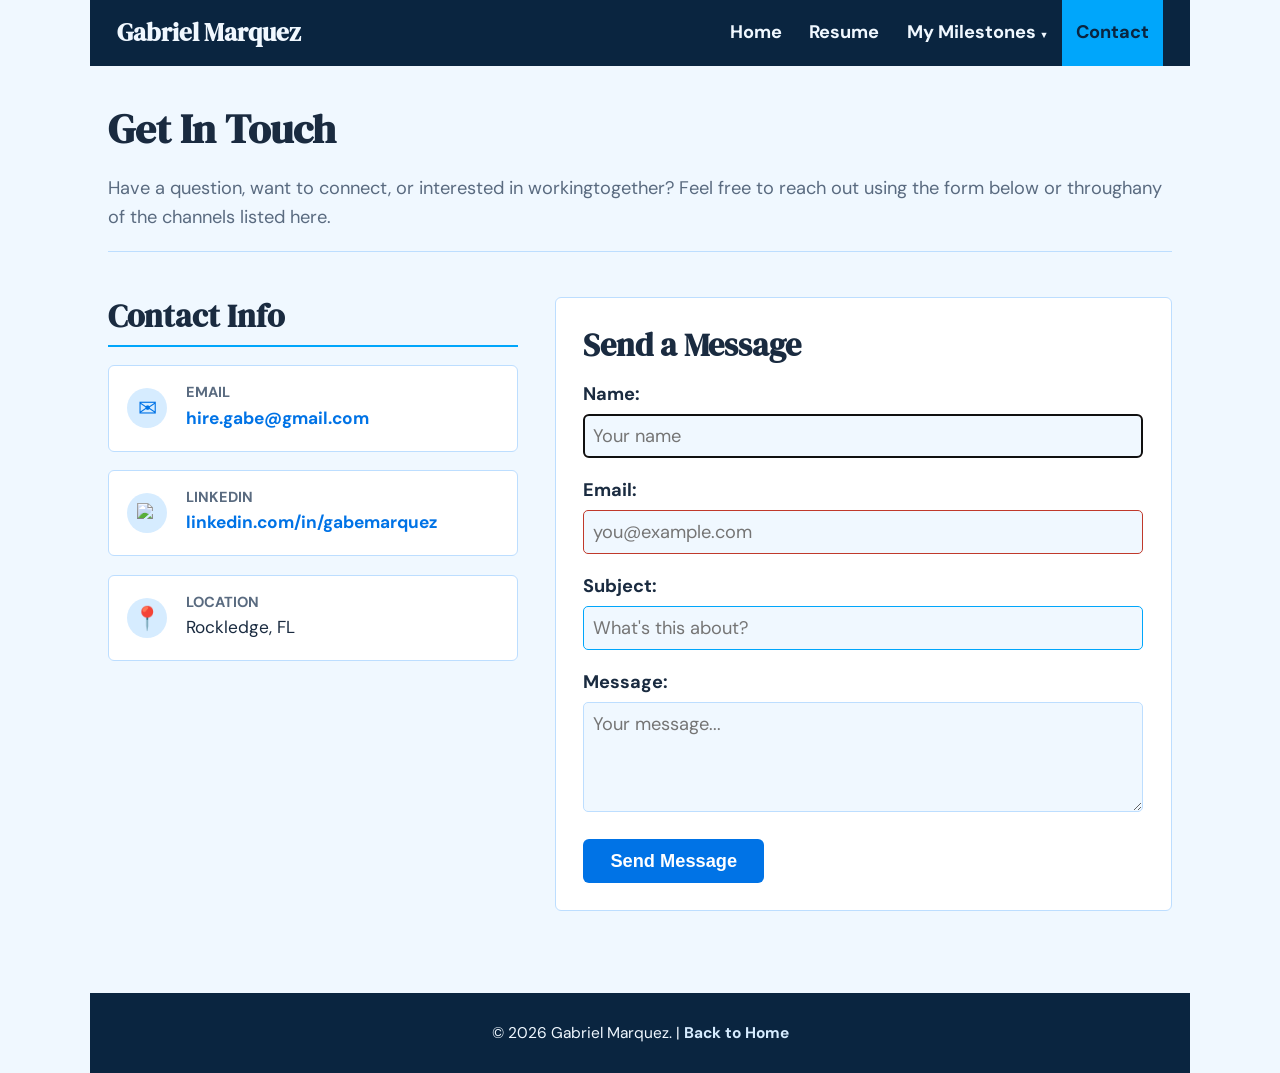
==== contact.html @ cd29dd40 "Initial Commit" ====
<!DOCTYPE html>
<!--
    Author: Gabriel Marquez
    Date: April 12, 2026
    Description: Contact page for Gabriel Marquez personal website final
    project. Includes contact information, a mailto link, and a contact
    form with validation.
-->
<html lang="en">
<head>
    <meta charset="UTF-8">
    <meta name="viewport" content="width=device-width, initial-scale=1.0">
    <meta name="description" content="Get in touch with Gabriel Marquez via email, LinkedIn, or the contact form.">
    <title>Contact | Gabriel Marquez</title>
    <link rel="stylesheet" href="https://fonts.googleapis.com/css2?family=DM+Sans:wght@400;700&family=DM+Serif+Display&display=swap">
    <link rel="stylesheet" href="styles/styles.css">
</head>
<body>

    <header>
        <div class="site-name"><a href="index.html">Gabriel Marquez</a></div>

        <nav class="navbar">
            <input type="checkbox" id="checkbox-toggle">
            <label for="checkbox-toggle" class="menu-btn"></label>
            <ul class="menu">
                <li><a href="index.html">Home</a></li>
                <li><a href="resume.html">Resume</a></li>
                <li><a href="milestones.html">My Milestones<small></small></a>
                    <ul class="submenu">
                        <li><a href="wedding.html">Our Wedding</a></li>
                        <li><a href="japan.html">Japan Trip</a></li>
                    </ul>
                </li>
                <li><a class="current">Contact</a></li>
            </ul>
        </nav>
    </header>

    <main>

        <h1>Get In Touch</h1>
        <p class="page-intro">Have a question, want to connect, or interested in workingtogether? Feel free to reach out using the form below or throughany of the channels listed here.</p>

        <section class="contact-layout">

            <div class="contact-info">
                <div class="section-header">
                    <h2>Contact Info</h2>
                </div>

                <div class="info-item">
                    <div class="icon">&#9993;</div>
                    <div>
                        <h3>Email</h3>
                        <p><a href="mailto:hire.gabe@gmail.com">hire.gabe@gmail.com</a></p>
                    </div>
                </div>

            <div class="info-item">
                <div class="icon">
                    <img src="images/LI-In-Bug.png" alt="LinkedIn" width="20" height="20">
                </div>
                <div>
                    <h3>LinkedIn</h3>
                    <p><a href="https://linkedin.com/in/gabemarquez" target="_blank">linkedin.com/in/gabemarquez</a></p>
                </div>
            </div>

            <div class="info-item">
                <div class="icon">&#128205;</div>
                <div>
                    <h3>Location</h3>
                    <p>Rockledge, FL</p>
                </div>
                </div>
            </div>

            <div class="contact-form">
                <h2>Send a Message</h2>

                <form action="https://formspree.io/f/xvzvvpeg" method="post">
                    <div class="form-group">
                        <label for="name">Name:</label>
                        <input type="text" id="name" name="name" placeholder="Your name" required autofocus>
                    </div>
                    <div class="form-group">
                        <label for="email">Email:</label>
                        <input type="email" id="email" name="email" placeholder="you@example.com" required>
                    </div>
                    <div class="form-group">
                        <label for="subject">Subject:</label>
                        <input type="text" id="subject" name="subject" placeholder="What's this about?">
                    </div>
                    <div class="form-group">
                        <label for="message">Message:</label>
                        <textarea id="message" name="message" placeholder="Your message..." required></textarea>
                    </div>
                    <button type="submit" class="btn">Send Message</button>
                </form>
            </div>

        </section>

    </main>

    <footer>
        <p>&copy; 2026 Gabriel Marquez. | <a href="index.html">Back to Home</a></p>
    </footer>

</body>
</html>
---- styles/styles.css ----
/*
Author: Gabriel Marquez
Date: April 12, 2026
Description: Main stylesheet for Gabriel Marquez personal website
final project. Uses techniques from Murach's HTML and CSS, 6th Edition
(chapters 1-14, 16) including flexbox, grid, media queries, and
mobile-first responsive design.
*/

/*  RESET (Ch 5)  */
* {
    margin: 0;
    padding: 0;
    box-sizing: border-box;
}

/*  CSS VARIABLES (Ch 4)  */
:root {
    --dark: #0A2540;
    --medium: #0073E6;
    --bright: #00A6FB;
    --light: #D6ECFF;
    --cream: #F0F8FF;
    --text: #1A2B40;
    --text-light: #5A6B80;
    --border: #BDDEFF;
    --surface: #FFFFFF;
    --dark_menu: #0A2540;
    --light_menu: #F0F8FF;
}

/*  DEFAULT STYLES / FLUID TYPOGRAPHY (Ch 6)  */
body {
    font-family: "DM Sans", Arial, Helvetica, sans-serif;
    font-size: calc(90% + 0.3vw);
    line-height: 1.6;
    color: var(--text);
    background-color: var(--cream);
    width: min(95%, 1100px);
    margin: 0 auto;
}

h1, h2, h3 {
    font-family: "DM Serif Display", Georgia, serif;
    line-height: 1.2;
    padding: 0.5em 0;
}

h1 { font-size: 225%; }
h2 { font-size: 175%; }
h3 { font-size: 125%; }

p {
    padding-bottom: 0.75em;
}

img {
    max-width: 100%;
    height: auto;
}

a:link, a:visited {
    color: var(--medium);
    text-decoration: none;
    font-weight: bold;
}

a:hover, a:focus {
    color: var(--bright);
    text-decoration: underline;
}

/*  HEADER (Ch 5, 7)  */
header {
    background-color: var(--dark_menu);
    padding: 1em;

    & .site-name {
        font-family: "DM Serif Display", Georgia, serif;
        font-size: 135%;
        color: var(--light_menu);
        text-align: center;
    }

    & .site-name a:link,
    & .site-name a:visited {
        color: var(--light_menu);
        text-decoration: none;
    }

    & .site-name a:hover,
    & .site-name a:focus {
        color: var(--bright);
        text-decoration: none;
    }
}

/*  NAVIGATION MENU (Ch 7, 8) - MOBILE FIRST  */
.navbar {
    position: relative;
    background-color: var(--dark_menu);

    & ul {
        list-style-type: none;
        margin: 0;
        padding: 0;
    }

    & a {
        display: block;
        padding: 0.5em 1em;
        color: var(--light_menu);
        text-decoration: none;
        font-weight: bold;
    }

    & a:hover,
    & a:focus {
        background-color: var(--medium);
        color: var(--light_menu);
        text-decoration: none;
    }

    & a.current {
        background-color: var(--bright);
        color: var(--dark);
    }
}

/* Menu starts hidden on mobile */
.menu {
    display: none;
}

/* Hamburger toggle button */
#checkbox-toggle {
    display: none;
}

.menu-btn {
    display: block;
    padding: 0.5em 1em;
    color: var(--light_menu);
    font-size: 150%;
    cursor: pointer;
}

.menu-btn::after {
    content: "\2630";
}

#checkbox-toggle:checked ~ .menu {
    display: block;
}

/*  SUBMENU (Ch 7)  */
.menu li:has(.submenu) {
    position: relative;

    & small {
        margin-left: 0.25em;
    }

    & small::after {
        content: "\25B6";
        font-size: 60%;
    }

    &:hover > .submenu {
        display: block;
    }
}

.submenu {
    display: none;
    position: absolute;
    top: 0;
    left: 100%;
    background-color: var(--dark_menu);
    width: 180px;
    z-index: 200;
}

.submenu a {
    padding: 0.5em 1em;
    font-size: 90%;
}

/*  MAIN CONTENT (Ch 5)  */
main {
    background-color: var(--cream);
    padding: 1em;
    min-height: 60vh;
}

/*  HOME PAGE - HERO (Ch 6 - flexbox)  */
.hero {
    display: flex;
    flex-direction: column;
    align-items: center;
    text-align: center;
    padding: 2em 0;
    border-bottom: 2px solid var(--light);

    & .tagline {
        font-size: 105%;
        color: var(--medium);
        font-weight: bold;
        text-transform: uppercase;
        padding-bottom: 0.25em;
    }

    & .intro {
        color: var(--text-light);
        max-width: 600px;
    }
}

.hero-photo {
    width: clamp(150px, 40%, 220px);
    aspect-ratio: 1 / 1;
    border-radius: 50%;
    overflow: hidden;
    border: 4px solid var(--bright);
    margin-bottom: 1em;

    & img {
        width: 100%;
        height: 100%;
        object-fit: cover;
    }
}

/*  SECTION HEADER  */
.section-header {
    padding-bottom: 0.5em;
    margin-bottom: 1em;
    border-bottom: 2px solid var(--bright);

    & h2 {
        padding: 0;
    }
}

section {
    padding: 1.5em 0;
}

/*  HIGHLIGHT CARDS (Ch 14 - grid)  */
.highlights {
    display: grid;
    grid-template-columns: 1fr;
    gap: 1em;
}

.highlight-card {
    background-color: var(--surface);
    border: 1px solid var(--border);
    border-radius: 6px;
    padding: 1.25em;

    & h3 {
        color: var(--medium);
        padding-top: 0;
    }

    & p {
        color: var(--text-light);
        font-size: 95%;
        padding-bottom: 0;
    }
}

/*  BUTTON (Ch 12)  */
.btn {
    display: inline-block;
    padding: 0.6em 1.5em;
    color: white;
    background-color: var(--medium);
    font-weight: bold;
    border: none;
    border-radius: 6px;
    cursor: pointer;
    font-size: inherit;
    text-decoration: none;
}

.btn:link,
.btn:visited {
    color: white;
    text-decoration: none;
}

.btn:hover,
.btn:focus {
    background-color: var(--bright);
    color: white;
    text-decoration: none;
}

/*  RESUME PAGE (Ch 5, 6)  */
.job, .education-item {
    background-color: var(--surface);
    border: 1px solid var(--border);
    border-left: 4px solid var(--bright);
    border-radius: 6px;
    padding: 1.25em;
    margin-bottom: 1.25em;

    & .job-header {
        display: flex;
        flex-direction: column;
    }

    & h3 {
        padding: 0;
    }

    & .dates {
        font-size: 90%;
        color: var(--text-light);
        font-weight: bold;
        padding-top: 0.25em;
    }

    & .company {
        font-size: 95%;
        color: var(--medium);
        font-weight: bold;
        padding: 0.25em 0 0.5em 0;
    }

    & ul {
        margin-left: 1.5em;
        color: var(--text-light);
    }

    & li {
        font-size: 95%;
        padding-bottom: 0.5em;
    }
}

/*  SKILLS - FLEXBOX (Ch 6)  */
.skills-grid {
    display: flex;
    flex-direction: column;
    gap: 1em;
}

.skill-group {
    background-color: var(--surface);
    border: 1px solid var(--border);
    border-radius: 6px;
    padding: 1.25em;

    & h3 {
        color: var(--medium);
        padding-top: 0;
        padding-bottom: 0.5em;
        border-bottom: 1px solid var(--border);
        margin-bottom: 0.75em;
    }
}

.skill-tags {
    display: flex;
    flex-wrap: wrap;
    gap: 0.4em;
}

.skill-tag {
    background-color: var(--light);
    color: var(--medium);
    font-size: 85%;
    font-weight: bold;
    padding: 0.3em 0.75em;
    border-radius: 20px;
}

/*  CONTACT PAGE (Ch 6, 12)  */
.contact-layout {
    display: flex;
    flex-direction: column;
    gap: 1.5em;
}

.info-item {
    display: flex;
    align-items: center;
    gap: 1em;
    padding: 1em;
    background-color: var(--surface);
    border: 1px solid var(--border);
    border-radius: 6px;
    margin-bottom: 1em;
}

.info-item .icon {
    flex-shrink: 0;
    width: 40px;
    height: 40px;
    background-color: var(--light);
    border-radius: 50%;
    display: flex;
    align-items: center;
    justify-content: center;
    font-size: 125%;
    color: var(--medium);
}

.info-item h3 {
    font-family: "DM Sans", Arial, sans-serif;
    font-size: 80%;
    text-transform: uppercase;
    color: var(--text-light);
    padding: 0 0 0.2em 0;
}

.info-item p {
    padding: 0;
    font-size: 95%;
}

/* Contact form (Ch 12) */
.contact-form {
    background-color: var(--surface);
    border: 1px solid var(--border);
    border-radius: 6px;
    padding: 1.5em;

    & h2 {
        padding-top: 0;
    }
}

.form-group {
    margin-bottom: 1em;
}

.form-group label {
    display: block;
    margin-bottom: 0.25em;
    font-weight: bold;
}

.form-group input,
.form-group textarea {
    width: 100%;
    font-size: inherit;
    padding: 0.5em;
    border: 1px solid var(--border);
    border-radius: 5px;
    background-color: var(--cream);
    font-family: inherit;
}

.form-group textarea {
    height: 6em;
    resize: vertical;
}

.form-group input:required:invalid {
    border-color: #C0392B;
}

.form-group input:required:valid,
.form-group input:valid {
    border-color: var(--bright);
}

/*  JAPAN PAGE (Ch 14 - grid, Ch 13 - video)  */
.page-intro {
    color: var(--text-light);
    padding-bottom: 1em;
    border-bottom: 1px solid var(--border);
    margin-bottom: 1em;
}

.trip-section {
    padding: 1em 0;
    margin-bottom: 1em;
}

.trip-section h3 {
    color: var(--medium);
    padding-top: 1em;
}

/* Photo grid - mobile first: 1 column */
.photo-grid {
    display: grid;
    grid-template-columns: 1fr;
    gap: 1em;
    padding-top: 1em;
}

.photo-grid figure {
    background-color: var(--surface);
    border: 1px solid var(--border);
    border-radius: 6px;
    overflow: hidden;
}

.photo-grid img {
    width: 100%;
    height: 220px;
    object-fit: cover;
}

.photo-grid figcaption {
    padding: 0.75em;
    font-size: 90%;
    color: var(--text-light);
    font-style: italic;
    text-align: center;
    background-color: var(--light);
}

/* Itinerary list (Ch 9) */
.itinerary-list {
    list-style-type: none;
    padding: 0;
    display: grid;
    grid-template-columns: 1fr;
    gap: 0.4em;
}

.itinerary-list li {
    padding: 0.5em 0.75em;
    background-color: var(--light);
    color: var(--medium);
    border-radius: 5px;
    border-left: 3px solid var(--bright);
    font-size: 95%;
}

/* Video wrapper - responsive 16:9 (Ch 13) */
.video-wrapper {
    position: relative;
    width: 100%;
    padding-bottom: 56.25%;
    height: 0;
    overflow: hidden;
    border-radius: 6px;
    margin: 1em 0;
}

.video-wrapper iframe {
    position: absolute;
    top: 0;
    left: 0;
    width: 100%;
    height: 100%;
    border:hsl(from s l)
 }
    
    /*  TABLE (Ch 11)  */.btn.trip-table {
        width: 100%;
        border-collapse: collapse;
        background-color: var(--surface);
        border: 1px solid var(--border);
        border-radius: 6px;
        overflow: hidden;
    }

    .trip-table caption {
        font-family: "DM Serif Display", Georgia, serif;
        font-size: 120%;
        color: var(--medium);
        padding: 0.5em;
        text-align: left;
        caption-side: top;
    }

    .trip-table th {
        background-color: var(--medium);
        color: white;
        text-align: left;
        padding: 0.75em;
        font-size: 95%;
    }

    .trip-table td {
        padding: 0.75em;
        border-bottom: 1px solid var(--border);
        font-size: 90%;
    }

    .trip-table tbody tr:nth-child(even) td {
        background-color: var(--light);
    }

    .trip-table .total-row td {
        background-color: var(--bright);
        color: white;
        font-weight: bold;
    }

    /* Responsive table - small screens (Ch 11) */
    @media only screen and (max-width: 600px) {
        .trip-table,
        .trip-table thead,
        .trip-table tbody,
        .trip-table th,
        .trip-table td,
        .trip-table tr {
            display: block;
        }

        .trip-table thead {
            display: none;
        }

        .trip-table tr {
            margin-bottom: 0.75em;
            border: 1px solid var(--border);
            border-radius: 5px;
        }

        .trip-table td {
            border: none;
            padding: 0.4em 0.75em;
        }

        .trip-table td:first-child {
            font-weight: bold;
            color: var(--medium);
            font-size: 105%;
            padding-top: 0.75em;
        }
    }

    /*  WEDDING PAGE  */
    .wedding-hero {
        text-align: center;
        padding: 1em 0 1.5em 0;
        border-bottom: 2px solid var(--light);
        margin-bottom: 1.5em;
    }

    .wedding-hero .date {
        color: var(--medium);
        font-weight: bold;
        text-transform: uppercase;
        font-size: 105%;
        letter-spacing: 0.05em;
    }

    .wedding-details-table {
        width: 100%;
        border-collapse: collapse;
        background-color: var(--surface);
        border: 1px solid var(--border);
        border-radius: 6px;
        overflow: hidden;
        margin: 1em 0;
    }

    .wedding-details-table th,
    .wedding-details-table td {
        text-align: left;
        padding: 0.75em 1em;
        border-bottom: 1px solid var(--border);
        font-size: 95%;
    }

    .wedding-details-table th {
        background-color: var(--medium);
        color: white;
        width: 35%;
    }

    .wedding-details-table tr:last-child th,
    .wedding-details-table tr:last-child td {
        border-bottom: none;
    }

    /*  BREADCRUMB (Ch 16 - usability)  */
    .breadcrumb {
        font-size: 90%;
        color: var(--text-light);
        padding: 0.75em 0 0 0;
    }

    .breadcrumb a:link,
    .breadcrumb a:visited {
        color: var(--medium);
    }

    .breadcrumb a:hover,
    .breadcrumb a:focus {
        color: var(--bright);
    }

    /*  MILESTONE CARDS  */
    .milestone-card {
        text-align: center;

        & img {
            width: 100%;
            height: 220px;
            object-fit: cover;
            border-radius: 6px;
            margin-bottom: 0.75em;
        }

        & a img:hover {
            opacity: 0.85;
            transition: opacity 0.2s;
        }

        & h3 {
            padding-top: 0.5em;
        }
    }

    /*  FOOTER  */
    footer {
        background-color: var(--dark_menu);
        color: var(--light_menu);
        text-align: center;
        padding: 1.5em 1em;
        margin-top: 2em;

        & p {
            font-size: 85%;
            padding: 0;
        }

        & a:link,
        & a:visited {
            color: var(--light);
        }

        & a:hover,
        & a:focus {
            color: var(--bright);
        }
    }

    /* MEDIA QUERIES (Ch 8) - MOBILE FIRST Expand layouts for larger viewports */

    /* Tablet and up - 745px breakpoint */
    @media only screen and (min-width: 745px) {

        /* Header becomes horizontal with nav */
        header {
            display: flex;
            justify-content: space-between;
            align-items: center;
            padding: 0 1.5em;

            & .site-name {
                text-align: left;
            }
        }

        /* Navigation becomes horizontal, hide hamburger */
        .menu {
            display: flex;
            justify-content: flex-end;
        }

        .menu-btn {
            display: none;
        }

        #checkbox-toggle:checked ~ .menu {
            display: flex;
        }

        .navbar {
            background-color: transparent;
        }

        .navbar a {
            padding: 1em 0.75em;
        }

        /* Submenu changes direction for desktop */
        .menu li:has(.submenu) small::after {
            content: "\25BC";
        }

        .submenu {
            top: 100%;
            left: 0;
            width: 180px;
        }

        /* Hero becomes two-column */
        .hero {
            flex-direction: row;
            text-align: left;
            gap: 2em;
        }

        .hero-text {
            flex-basis: 65%;
        }

        .hero-photo {
            flex-basis: 35%;
            order: 1;
        }

        .hero-text .intro {
            max-width: none;
        }

        /* Highlights become 3-column grid */
        .highlights {
            grid-template-columns: 1fr 1fr 1fr;
        }

        /* Job header becomes row */
        .job .job-header,
        .education-item .job-header {
            flex-direction: row;
            justify-content: space-between;
            align-items: baseline;
        }

        .job .dates,
        .education-item .dates {
            padding-top: 0;
        }

        /* Skills become 2-column */
        .skills-grid {
            flex-direction: row;
            flex-wrap: wrap;
        }

        .skill-group {
            flex-basis: calc(50% - 0.5em);
            flex-grow: 1;
        }

        /* Contact becomes two-column */
        .contact-layout {
            flex-direction: row;
            gap: 2em;
        }

        .contact-info {
            flex-basis: 40%;
        }

        .contact-form {
            flex-basis: 60%;
        }

        /* Photo grid becomes 2-column */
        .photo-grid {
            grid-template-columns: 1fr 1fr;
        }

        /* Itinerary list becomes 2-column */
        .itinerary-list {
            grid-template-columns: 1fr 1fr;
        }
    }

/* Desktop - 992px breakpoint */
@media only screen and (min-width: 992px) {

/* Photo grid becomes 3-column */
.photo-grid {
grid-template-columns: 1fr 1fr 1fr;
}

/* Itinerary list becomes 3-column */
.itinerary-list {
grid-template-columns: 1fr 1fr 1fr;
}

/* Skills become 4-column */
.skill-group {
flex-basis: calc(25% - 0.75em);
}
}

/* PHOTO MODAL (uses :target pseudo-class) */

/* Photo grid links - make them feel clickable */
.photo-grid figure a {
display: block;
cursor: pointer;
}

.photo-grid figure a:hover img,
.photo-grid figure a:focus img {
opacity: 0.85;
transition: opacity 0.2s;
}

/* Modal overlay - hidden by default */
.modal {
display: none;
position: fixed;
top: 0;
left: 0;
width: 100%;
height: 100%;
background-color: rgba(10, 37, 64, 0.95);
z-index: 1000;
padding: 2em;
}

/* Modal becomes visible when its ID is targeted in the URL */
.modal:target {
display: flex;
align-items: center;
justify-content: center;
}

/* Full-size image inside the modal */
.modal img {
max-width: 95%;
max-height: 90vh;
object-fit: contain;
position: relative;
z-index: 1001;
}

/* Background click area */
.modal-bg {
position: absolute;
top: 0;
left: 0;
width: 100%;
height: 100%;
z-index: 1000;
}

/* Close button (X) in the top-right */
.modal-close {
position: absolute;
top: 0.5em;
right: 0.75em;
color: white;
font-size: 2.5em;
font-weight: bold;
text-decoration: none;
z-index: 1002;
line-height: 1;
}

.modal-close:link,
.modal-close:visited {
color: white;
text-decoration: none;
}

.modal-close:hover,
.modal-close:focus {
color: var(--bright);
text-decoration: none;
}
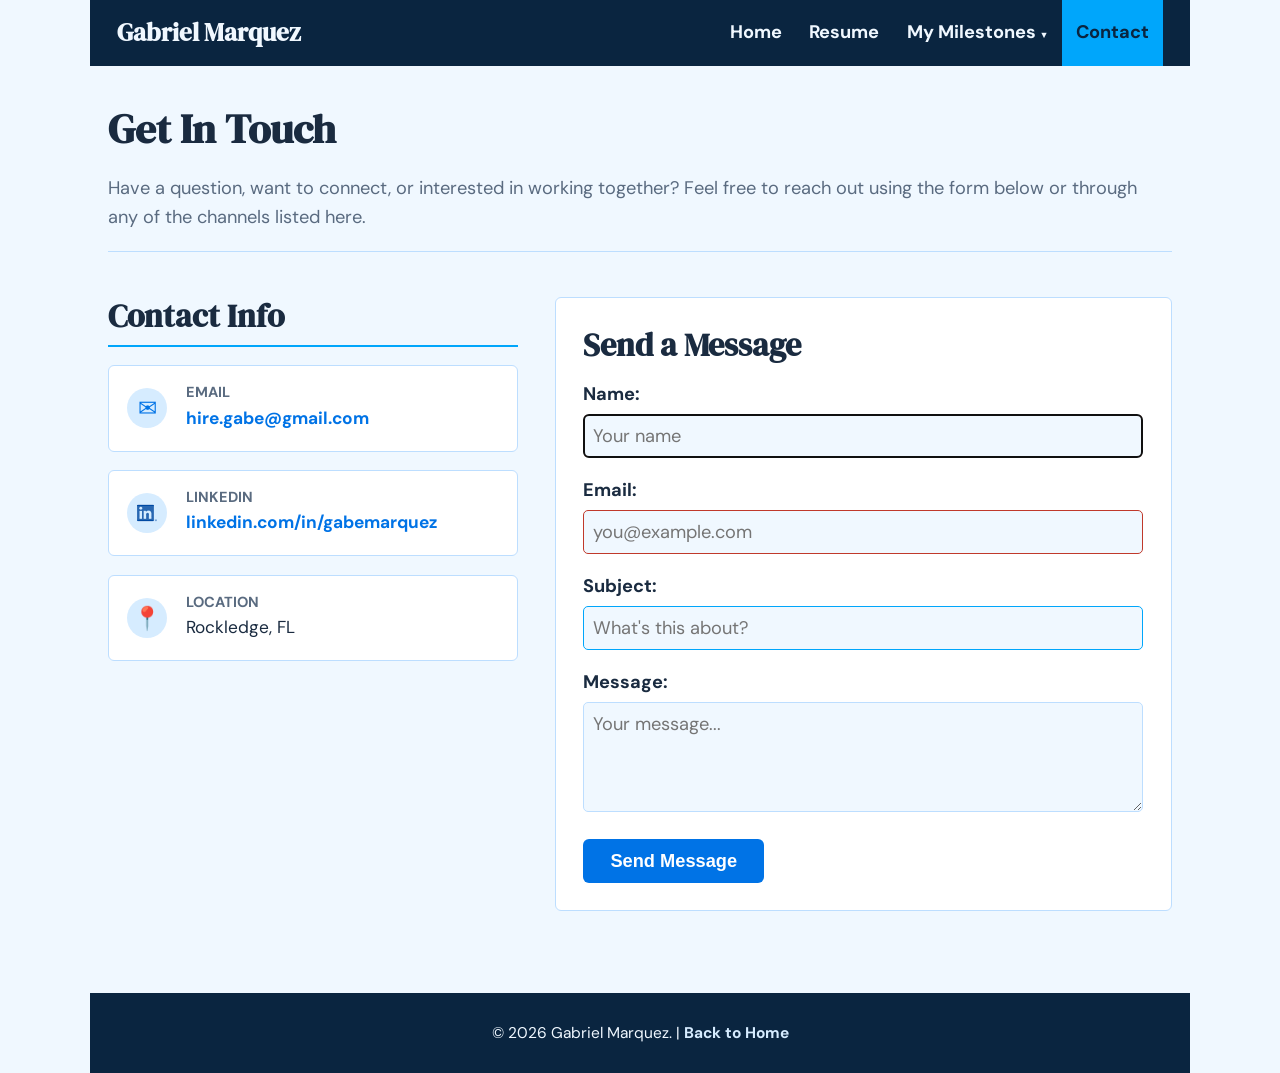
==== commit 52eda7ae: "typo fixes" ====
--- a/contact.html
+++ b/contact.html
@@ -40,7 +40,7 @@
     <main>
 
         <h1>Get In Touch</h1>
-        <p class="page-intro">Have a question, want to connect, or interested in workingtogether? Feel free to reach out using the form below or throughany of the channels listed here.</p>
+        <p class="page-intro">Have a question, want to connect, or interested in working together? Feel free to reach out using the form below or through any of the channels listed here.</p>
 
         <section class="contact-layout">
 
--- a/styles/styles.css
+++ b/styles/styles.css
@@ -552,10 +552,11 @@
     left: 0;
     width: 100%;
     height: 100%;
-    border:hsl(from s l)
+    border: none;
  }
     
-    /*  TABLE (Ch 11)  */.btn.trip-table {
+    /*  TABLE (Ch 11)  */
+.trip-table {
         width: 100%;
         border-collapse: collapse;
         background-color: var(--surface);
@@ -593,7 +594,6 @@
 
     .trip-table .total-row td {
         background-color: var(--bright);
-        color: white;
         font-weight: bold;
     }
 
